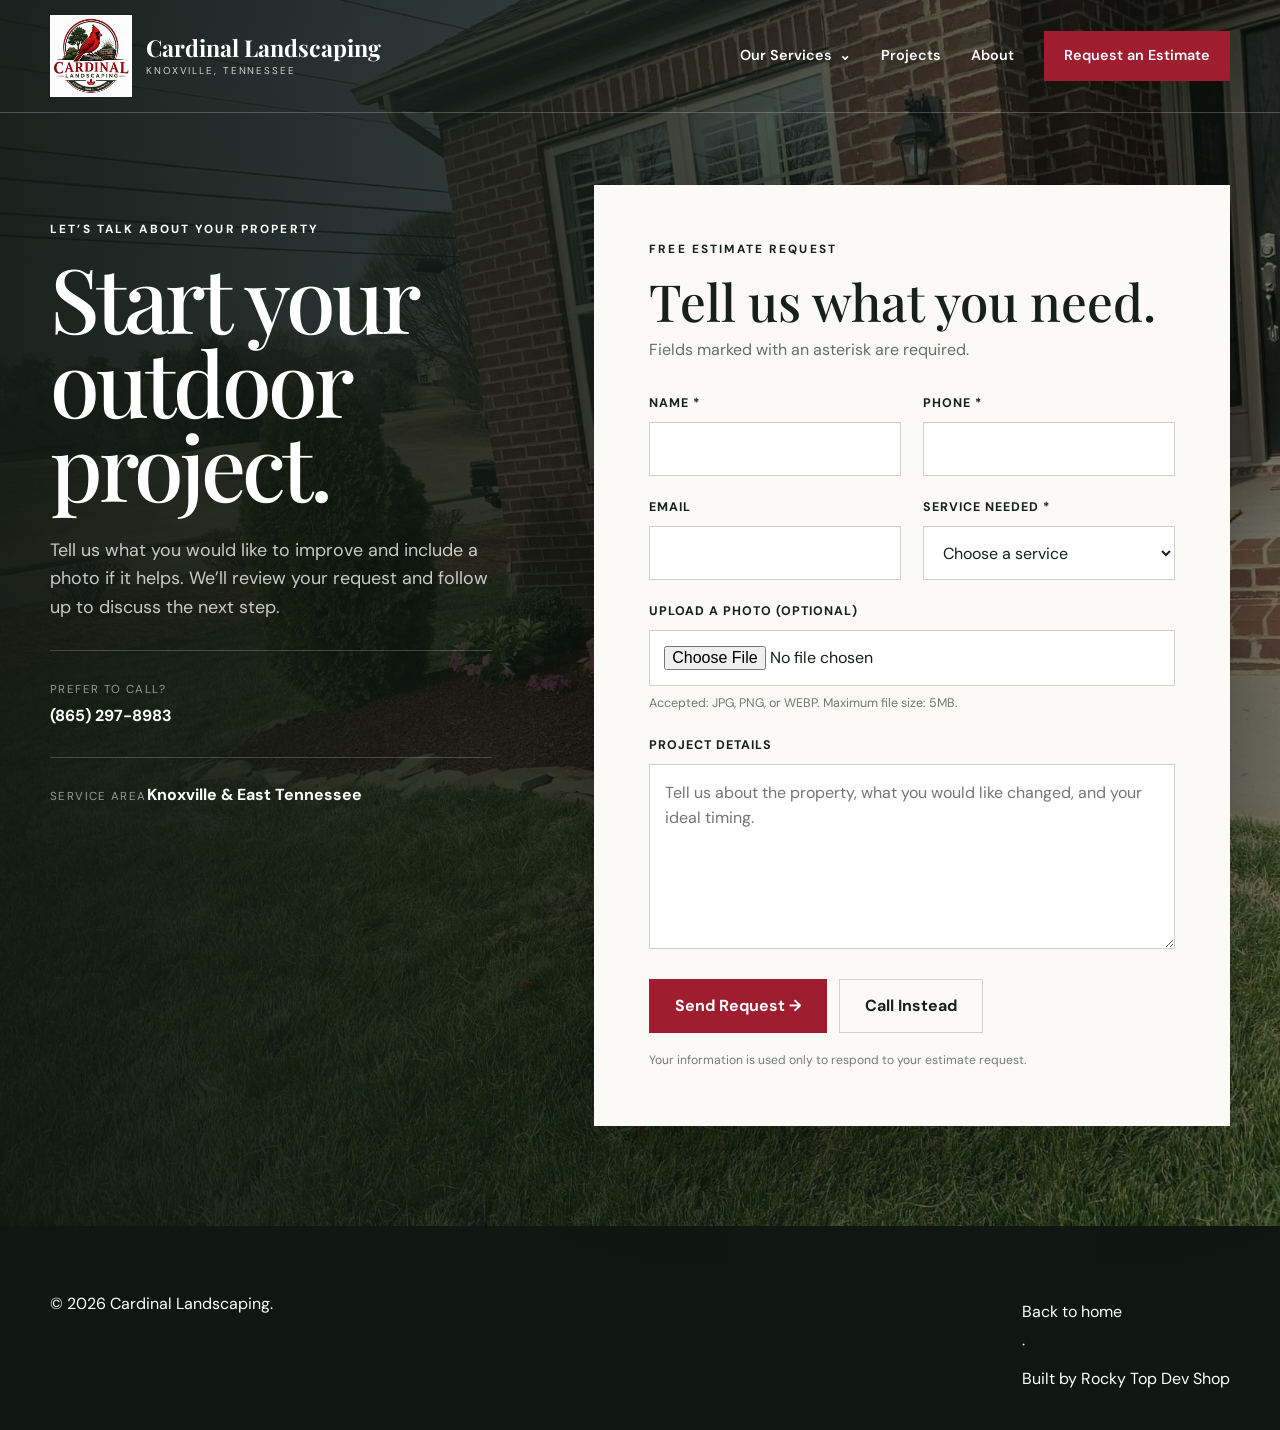
==== contact.html @ 2cd4a2ca "Add event snippet for Contact conversion tracking" ====
<!doctype html>
<html lang="en">
<head>
  <!-- Google tag (gtag.js) -->
<script async src="https://www.googletagmanager.com/gtag/js?id=AW-17336785310"></script>
<script>
  window.dataLayer = window.dataLayer || [];
  function gtag(){dataLayer.push(arguments);}
  gtag('js', new Date());

  gtag('config', 'AW-17336785310');
  <!-- Event snippet for Contact conversion page -->
<script>
  gtag('event', 'conversion', {'send_to': 'AW-17336785310/EsW8CLDHjdUcEJ6z6cpA'});
</script>

</script>
  <meta charset="utf-8">
  <meta name="viewport" content="width=device-width, initial-scale=1">
  <title>Request a Landscaping Estimate | Cardinal Landscaping Knoxville</title>
  <meta name="description" content="Request a free landscaping estimate from Cardinal Landscaping in Knoxville, TN. Tell us about your lawn, hardscaping, landscape renewal, or tree and shrub project.">
  <link rel="canonical" href="https://cardinaltreeserviceknox.com/contact.html">
  <meta property="og:type" content="website">
  <meta property="og:title" content="Request an Estimate | Cardinal Landscaping">
  <meta property="og:description" content="Tell Cardinal Landscaping about your Knoxville outdoor project and request a free estimate.">
  <meta property="og:url" content="https://cardinal-landscaping.pages.dev/contact.html">
  <meta property="og:image" content="https://cardinal-landscaping.pages.dev/images/project%20Images/cardJob1_4.jpg">
  <link rel="preconnect" href="https://fonts.googleapis.com">
  <link rel="preconnect" href="https://fonts.gstatic.com" crossorigin>
  <link href="https://fonts.googleapis.com/css2?family=DM+Sans:wght@400;500;600;700&amp;family=Playfair+Display:wght@500;600&amp;display=swap" rel="stylesheet">
  <link rel="stylesheet" href="contact.css">
  <script type="application/ld+json">
    {
      "@context": "https://schema.org",
      "@type": "ContactPage",
      "name": "Request a Landscaping Estimate",
      "url": "https://cardinal-landscaping.pages.dev/contact.html",
      "mainEntity": {
        "@type": "LandscapingBusiness",
        "name": "Cardinal Landscaping",
        "telephone": "+1-865-297-8983",
        "areaServed": "Knoxville, Tennessee"
      }
    }
  </script>
</head>
<body>
  <header class="site-header">
    <div class="shell nav">
      <a class="brand" href="index.html" aria-label="Cardinal Landscaping home">
        <img src="images/cardinal_logo.png" alt="Cardinal Landscaping logo">
        <span class="brand-name"><strong>Cardinal Landscaping</strong><span>Knoxville, Tennessee</span></span>
      </a>
      <button class="menu-toggle" type="button" aria-label="Open navigation" aria-expanded="false">☰</button>
      <nav class="nav-links" aria-label="Main navigation">
        <div class="service-menu">
          <button class="service-menu-button" type="button" aria-expanded="false">Our Services</button>
          <div class="service-submenu">
            <a href="lawn-and-beds.html">Lawn &amp; Beds</a>
            <a href="hardscaping.html">Hardscaping</a>
            <a href="landscape-renewal.html">Landscape Renewal</a>
            <a href="tree-and-shrub-care.html">Tree &amp; Shrub Care</a>
          </div>
        </div>
        <a href="index.html#projects">Projects</a>
        <a href="index.html#about">About</a>
        <a class="nav-call" href="contact.html" aria-current="page">Request an Estimate</a>
      </nav>
    </div>
  </header>

  <main class="contact-hero">
    <div class="shell contact-grid">
      <section class="contact-intro">
        <p class="eyebrow">Let’s talk about your property</p>
        <h1 class="serif">Start your outdoor project.</h1>
        <p class="lead">Tell us what you would like to improve and include a photo if it helps. We’ll review your request and follow up to discuss the next step.</p>
        <div class="contact-detail">
          <div><span>Prefer to call?</span><a href="tel:+18652978983">(865) 297-8983</a></div>
        </div>
        <div class="contact-detail">
          <div><span>Service area</span><strong>Knoxville &amp; East Tennessee</strong></div>
        </div>
      </section>

      <section class="form-card" aria-labelledby="form-heading">
        <p class="eyebrow">Free estimate request</p>
        <h2 class="serif" id="form-heading">Tell us what you need.</h2>
        <p class="form-note">Fields marked with an asterisk are required.</p>

        <div id="formStatus" class="form-status" role="status" aria-live="polite"></div>

        <!-- Add your Make webhook URL to data-endpoint after the scenario is ready. -->
        <form id="contactForm" data-endpoint="https://cardinallandscapingresend.cloverhillking77.workers.dev/" novalidate>
          <div class="form-grid">
            <div class="field">
              <label for="name">Name *</label>
              <input id="name" name="name" autocomplete="name" required>
            </div>
            <div class="field">
              <label for="phone">Phone *</label>
              <input id="phone" name="phone" type="tel" autocomplete="tel" required>
            </div>
            <div class="field">
              <label for="email">Email</label>
              <input id="email" name="email" type="email" autocomplete="email">
            </div>
            <div class="field">
              <label for="service">Service Needed *</label>
              <select id="service" name="service" required>
                <option value="">Choose a service</option>
                <option>Lawn &amp; Beds</option>
                <option>Hardscaping</option>
                <option>Landscape Renewal</option>
                <option>Tree &amp; Shrub Care</option>
                <option>Other</option>
              </select>
            </div>
            <div class="field full">
              <label for="projectPhoto">Upload a Photo (optional)</label>
              <input id="projectPhoto" type="file" name="photo" accept="image/jpeg,image/png,image/webp">
              <p class="file-help">Accepted: JPG, PNG, or WEBP. Maximum file size: 5MB.</p>
            </div>
            <div class="field full">
              <label for="message">Project Details</label>
              <textarea id="message" name="message" rows="6" placeholder="Tell us about the property, what you would like changed, and your ideal timing."></textarea>
            </div>
            <input type="hidden" name="source" value="Cardinal Landscaping website">
            <input type="hidden" name="page" value="contact">
            <div class="field full form-actions">
              <button id="submitBtn" class="submit-button" type="submit">Send Request →</button>
              <a class="call-button" href="tel:+18652978983">Call Instead</a>
            </div>
          </div>
        </form>
        <p class="privacy-note">Your information is used only to respond to your estimate request.</p>
      </section>
    </div>
  </main>

  <footer>
    <div class="shell footer-line"><span>© <span id="year"></span> Cardinal Landscaping.</span><span><a href="index.html">Back to home</a> · <a class="credit-link" href="https://rockytopdevshop.com/" target="_blank" rel="noopener">Built by Rocky Top Dev Shop</a></span></div>
  </footer>
  <script src="site.js"></script>
  <script src="contact.js"></script>
</body>
</html>
---- contact.css ----
:root {
  --ink: #17201a;
  --forest: #24382b;
  --cream: #f4f0e7;
  --paper: #fbfaf6;
  --red: #9f1d2e;
  --red-dark: #741321;
  --line: rgba(23, 32, 26, .18);
}

* { box-sizing: border-box; }
html { scroll-behavior: smooth; }
body {
  margin: 0;
  color: var(--ink);
  background: var(--cream);
  font-family: "DM Sans", sans-serif;
  line-height: 1.6;
}
a { color: inherit; }
button, input, select, textarea { font: inherit; }
.shell { width: min(1180px, calc(100% - 48px)); margin: 0 auto; }
.serif { font-family: "Playfair Display", serif; font-weight: 500; }
.eyebrow { margin: 0 0 16px; font-size: .74rem; font-weight: 700; letter-spacing: .18em; text-transform: uppercase; }

.site-header { position: absolute; inset: 0 0 auto; z-index: 10; color: #fff; border-bottom: 1px solid rgba(255,255,255,.22); }
.nav { min-height: 112px; display: flex; align-items: center; justify-content: space-between; gap: 28px; }
.brand { display: flex; align-items: center; gap: 14px; text-decoration: none; }
.brand img { width: 82px; height: 82px; object-fit: contain; }
.brand-name { display: grid; line-height: 1.05; }
.brand-name strong { font-family: "Playfair Display", serif; font-size: 1.45rem; }
.brand-name span { margin-top: 6px; font-size: .62rem; letter-spacing: .19em; text-transform: uppercase; opacity: .8; }
.nav-links { display: flex; align-items: center; gap: 30px; }
.nav-links a, .service-menu-button { text-decoration: none; font-size: .9rem; font-weight: 600; }
.nav-links > a:not(.nav-call):hover, .service-menu-button:hover { opacity: .72; }
.nav-call { padding: 13px 20px; background: var(--red); color: #fff; }
.nav-call:hover { background: var(--red-dark); }
.service-menu { position: relative; }
.service-menu-button { padding: 20px 0; border: 0; color: inherit; background: transparent; cursor: pointer; }
.service-menu-button::after { content: "⌄"; margin-left: 7px; }
.service-submenu { position: absolute; top: calc(100% - 8px); left: -22px; width: 270px; padding: 12px; visibility: hidden; opacity: 0; transform: translateY(8px); background: #fff; color: var(--ink); box-shadow: 0 18px 45px rgba(0,0,0,.2); transition: .2s ease; }
.service-submenu a { display: block; padding: 11px 12px; }
.service-submenu a:hover { color: var(--red); background: var(--cream); }
.service-menu:hover .service-submenu, .service-menu:focus-within .service-submenu, .service-menu.open .service-submenu { visibility: visible; opacity: 1; transform: none; }
.menu-toggle { display: none; border: 0; background: transparent; color: #fff; font-size: 1.8rem; cursor: pointer; }

.contact-hero {
  min-height: 100vh;
  padding: 185px 0 100px;
  color: #fff;
  background:
    linear-gradient(90deg, rgba(14,22,16,.94) 0%, rgba(14,22,16,.82) 42%, rgba(14,22,16,.55) 100%),
    url("images/project Images/cardJob1_4.jpg") center / cover;
}
.contact-grid { display: grid; grid-template-columns: .82fr 1.18fr; gap: clamp(55px, 8vw, 110px); align-items: start; }
.contact-intro { position: sticky; top: 60px; padding-top: 35px; }
.contact-intro h1 { margin: 0; font-size: clamp(3.7rem, 7vw, 6.8rem); line-height: .94; letter-spacing: -.045em; }
.contact-intro .lead { max-width: 500px; margin: 28px 0; color: rgba(255,255,255,.76); font-size: 1.12rem; }
.contact-detail { display: flex; gap: 15px; margin-top: 28px; padding-top: 24px; border-top: 1px solid rgba(255,255,255,.2); }
.contact-detail span { color: rgba(255,255,255,.55); font-size: .72rem; letter-spacing: .12em; text-transform: uppercase; }
.contact-detail a { display: block; margin-top: 3px; color: #fff; text-decoration: none; font-weight: 700; }

.form-card { padding: clamp(28px, 5vw, 55px); background: var(--paper); color: var(--ink); box-shadow: 0 35px 90px rgba(0,0,0,.3); }
.form-card h2 { margin: 0 0 8px; font-size: clamp(2rem, 4vw, 3.2rem); line-height: 1.05; }
.form-note { margin: 0 0 32px; color: #647067; }
.form-grid { display: grid; grid-template-columns: 1fr 1fr; gap: 22px; }
.field { display: grid; gap: 8px; }
.field.full { grid-column: 1 / -1; }
label { font-size: .78rem; font-weight: 700; letter-spacing: .08em; text-transform: uppercase; }
input, select, textarea {
  width: 100%;
  border: 1px solid #cfd2cc;
  border-radius: 0;
  background: #fff;
  color: var(--ink);
  outline: 0;
}
input, select { min-height: 54px; padding: 0 15px; }
textarea { min-height: 145px; padding: 15px; resize: vertical; }
input:focus, select:focus, textarea:focus { border-color: var(--red); box-shadow: 0 0 0 3px rgba(159,29,46,.1); }
input[type="file"] { padding: 14px; }
.file-help { margin: 0; color: #717970; font-size: .78rem; }
.form-actions { display: flex; flex-wrap: wrap; gap: 12px; margin-top: 8px; }
.submit-button, .call-button { display: inline-flex; align-items: center; justify-content: center; min-height: 54px; padding: 0 25px; border: 1px solid transparent; text-decoration: none; font-weight: 700; cursor: pointer; }
.submit-button { background: var(--red); color: #fff; }
.submit-button:hover { background: var(--red-dark); }
.submit-button:disabled { opacity: .62; cursor: wait; }
.call-button { border-color: var(--line); color: var(--ink); background: transparent; }
.call-button:hover { border-color: var(--ink); }
.form-status { display: none; margin-bottom: 24px; padding: 16px 18px; font-weight: 600; }
.form-status.success { display: block; border: 1px solid #75aa82; background: #e7f3e8; color: #235b31; }
.form-status.error { display: block; border: 1px solid #c77b82; background: #f9e8e9; color: #7b1723; }
.privacy-note { margin: 18px 0 0; color: #757d76; font-size: .76rem; }

footer { padding: 65px 0 30px; color: #fff; background: #101712; }
.footer-grid { display: grid; grid-template-columns: 1.2fr .8fr .8fr; gap: 60px; padding-bottom: 55px; }
.footer-logo { display: block; width: 100px; margin-bottom: 18px; }
footer h3 { margin: 0 0 18px; font-family: "Playfair Display", serif; font-size: 1.4rem; }
footer p, footer a { color: rgba(255,255,255,.65); }
footer a { display: block; margin: 8px 0; text-decoration: none; }
footer a:hover { color: #fff; }
.footer-socials { display: flex; gap: 12px; margin-top: 22px; }
footer .social-link {
  display: inline-flex;
  align-items: center;
  justify-content: center;
  width: 44px;
  height: 44px;
  margin: 0;
  border: 1px solid rgba(255,255,255,.22);
  border-radius: 50%;
  color: #fff;
  transition: .2s ease;
}
footer .social-link:hover { border-color: #fff; background: rgba(255,255,255,.08); transform: translateY(-2px); }
.social-link svg { width: 21px; height: 21px; }
.copyright { display: flex; justify-content: space-between; gap: 20px; padding-top: 25px; border-top: 1px solid rgba(255,255,255,.16); color: rgba(255,255,255,.45); font-size: .78rem; }
.footer-line { display: flex; justify-content: space-between; gap: 20px; }
.footer-line a { color: #fff; text-decoration: none; }
.footer-line .credit-link { color: inherit; }

@media (max-width: 900px) {
  .nav { min-height: 90px; }
  .brand img { width: 62px; height: 62px; }
  .nav-links { display: none; position: absolute; top: 90px; left: 0; right: 0; padding: 24px; background: var(--ink); flex-direction: column; align-items: stretch; gap: 8px; }
  .nav-links.open { display: flex; }
  .menu-toggle { display: block; }
  .service-menu-button { width: 100%; padding: 10px 0; text-align: left; }
  .service-submenu { position: static; display: none; width: 100%; visibility: visible; opacity: 1; transform: none; box-shadow: none; margin-top: 4px; }
  .service-menu.open .service-submenu { display: block; }
  .contact-grid { grid-template-columns: 1fr; }
  .contact-intro { position: static; padding-top: 0; }
}

@media (max-width: 640px) {
  .shell { width: min(100% - 30px, 1180px); }
  .brand-name span { display: none; }
  .brand-name strong { font-size: 1.12rem; }
  .contact-hero { padding: 145px 0 70px; }
  .form-grid { grid-template-columns: 1fr; }
  .field.full { grid-column: auto; }
  .submit-button, .call-button { width: 100%; }
  .footer-grid { grid-template-columns: 1fr; gap: 35px; }
  .copyright { flex-direction: column; }
}
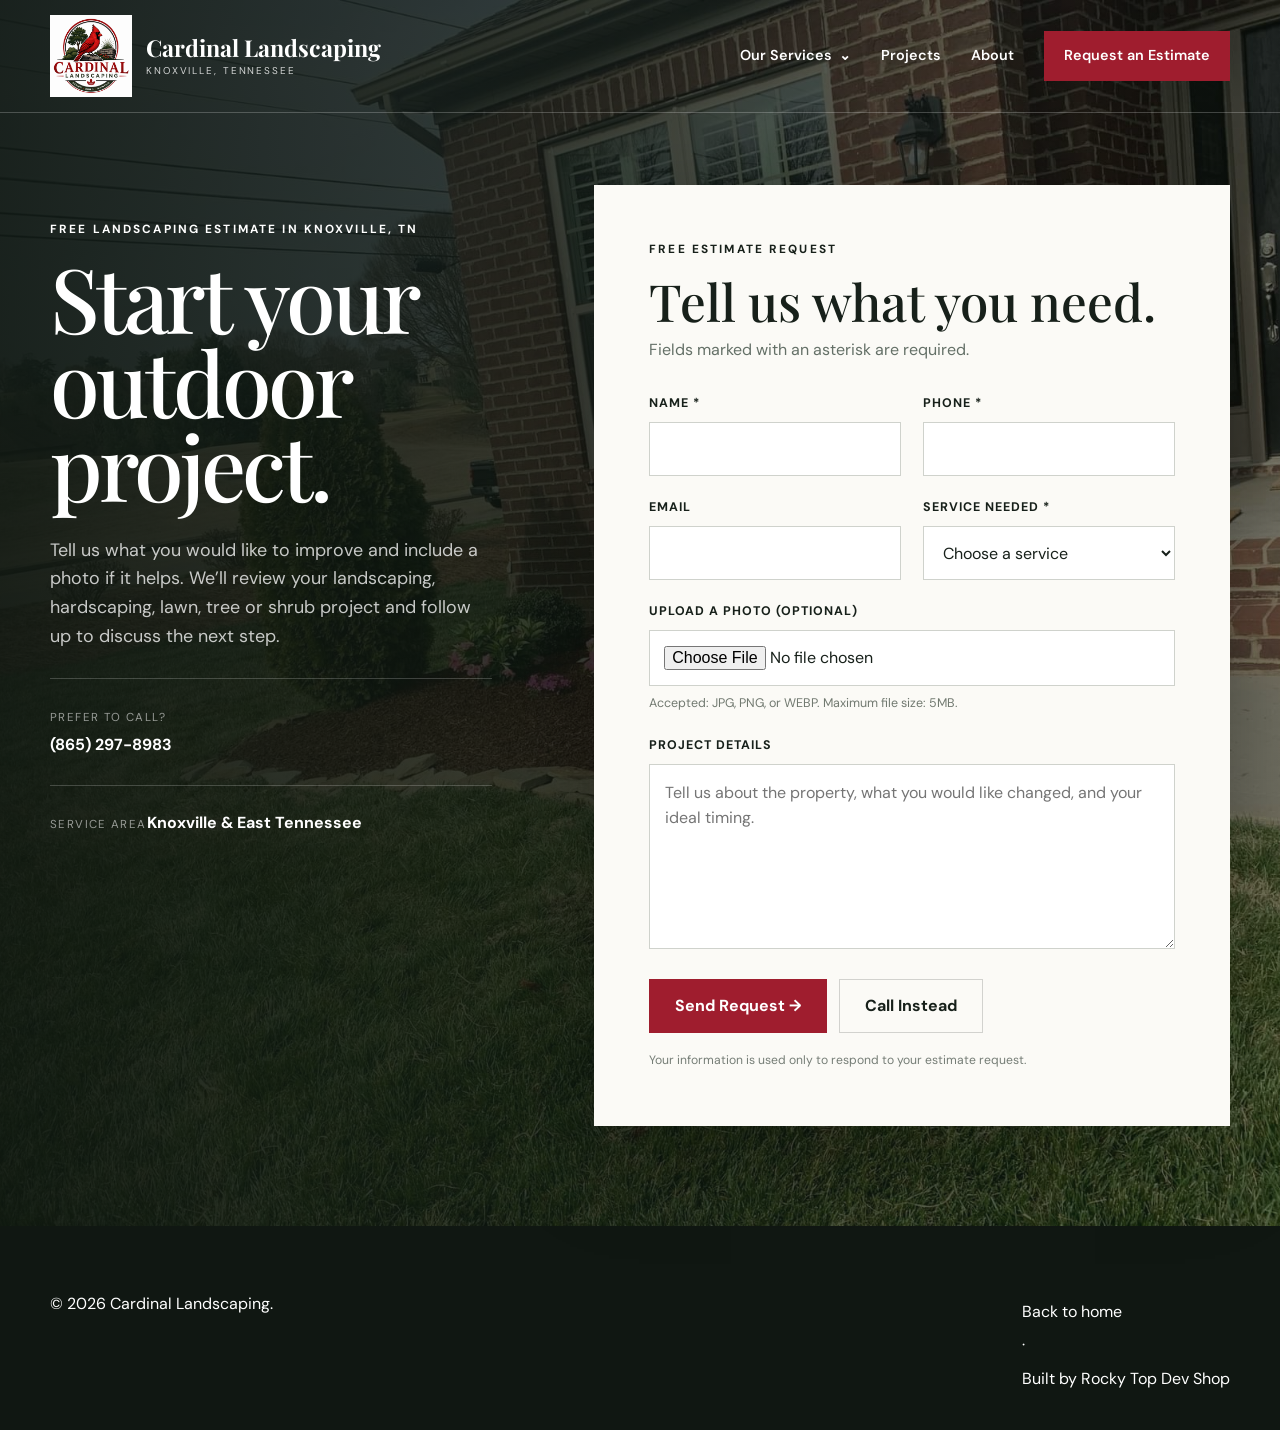
==== commit c4e54668: "Fix contact page canonical metadata and local schema" ====
--- a/contact.html
+++ b/contact.html
@@ -1,147 +1 @@
-<!doctype html>
-<html lang="en">
-<head>
-  <!-- Google tag (gtag.js) -->
-<script async src="https://www.googletagmanager.com/gtag/js?id=AW-17336785310"></script>
-<script>
-  window.dataLayer = window.dataLayer || [];
-  function gtag(){dataLayer.push(arguments);}
-  gtag('js', new Date());
-
-  gtag('config', 'AW-17336785310');
-  <!-- Event snippet for Contact conversion page -->
-<script>
-  gtag('event', 'conversion', {'send_to': 'AW-17336785310/EsW8CLDHjdUcEJ6z6cpA'});
-</script>
-
-</script>
-  <meta charset="utf-8">
-  <meta name="viewport" content="width=device-width, initial-scale=1">
-  <title>Request a Landscaping Estimate | Cardinal Landscaping Knoxville</title>
-  <meta name="description" content="Request a free landscaping estimate from Cardinal Landscaping in Knoxville, TN. Tell us about your lawn, hardscaping, landscape renewal, or tree and shrub project.">
-  <link rel="canonical" href="https://cardinaltreeserviceknox.com/contact.html">
-  <meta property="og:type" content="website">
-  <meta property="og:title" content="Request an Estimate | Cardinal Landscaping">
-  <meta property="og:description" content="Tell Cardinal Landscaping about your Knoxville outdoor project and request a free estimate.">
-  <meta property="og:url" content="https://cardinal-landscaping.pages.dev/contact.html">
-  <meta property="og:image" content="https://cardinal-landscaping.pages.dev/images/project%20Images/cardJob1_4.jpg">
-  <link rel="preconnect" href="https://fonts.googleapis.com">
-  <link rel="preconnect" href="https://fonts.gstatic.com" crossorigin>
-  <link href="https://fonts.googleapis.com/css2?family=DM+Sans:wght@400;500;600;700&amp;family=Playfair+Display:wght@500;600&amp;display=swap" rel="stylesheet">
-  <link rel="stylesheet" href="contact.css">
-  <script type="application/ld+json">
-    {
-      "@context": "https://schema.org",
-      "@type": "ContactPage",
-      "name": "Request a Landscaping Estimate",
-      "url": "https://cardinal-landscaping.pages.dev/contact.html",
-      "mainEntity": {
-        "@type": "LandscapingBusiness",
-        "name": "Cardinal Landscaping",
-        "telephone": "+1-865-297-8983",
-        "areaServed": "Knoxville, Tennessee"
-      }
-    }
-  </script>
-</head>
-<body>
-  <header class="site-header">
-    <div class="shell nav">
-      <a class="brand" href="index.html" aria-label="Cardinal Landscaping home">
-        <img src="images/cardinal_logo.png" alt="Cardinal Landscaping logo">
-        <span class="brand-name"><strong>Cardinal Landscaping</strong><span>Knoxville, Tennessee</span></span>
-      </a>
-      <button class="menu-toggle" type="button" aria-label="Open navigation" aria-expanded="false">☰</button>
-      <nav class="nav-links" aria-label="Main navigation">
-        <div class="service-menu">
-          <button class="service-menu-button" type="button" aria-expanded="false">Our Services</button>
-          <div class="service-submenu">
-            <a href="lawn-and-beds.html">Lawn &amp; Beds</a>
-            <a href="hardscaping.html">Hardscaping</a>
-            <a href="landscape-renewal.html">Landscape Renewal</a>
-            <a href="tree-and-shrub-care.html">Tree &amp; Shrub Care</a>
-          </div>
-        </div>
-        <a href="index.html#projects">Projects</a>
-        <a href="index.html#about">About</a>
-        <a class="nav-call" href="contact.html" aria-current="page">Request an Estimate</a>
-      </nav>
-    </div>
-  </header>
-
-  <main class="contact-hero">
-    <div class="shell contact-grid">
-      <section class="contact-intro">
-        <p class="eyebrow">Let’s talk about your property</p>
-        <h1 class="serif">Start your outdoor project.</h1>
-        <p class="lead">Tell us what you would like to improve and include a photo if it helps. We’ll review your request and follow up to discuss the next step.</p>
-        <div class="contact-detail">
-          <div><span>Prefer to call?</span><a href="tel:+18652978983">(865) 297-8983</a></div>
-        </div>
-        <div class="contact-detail">
-          <div><span>Service area</span><strong>Knoxville &amp; East Tennessee</strong></div>
-        </div>
-      </section>
-
-      <section class="form-card" aria-labelledby="form-heading">
-        <p class="eyebrow">Free estimate request</p>
-        <h2 class="serif" id="form-heading">Tell us what you need.</h2>
-        <p class="form-note">Fields marked with an asterisk are required.</p>
-
-        <div id="formStatus" class="form-status" role="status" aria-live="polite"></div>
-
-        <!-- Add your Make webhook URL to data-endpoint after the scenario is ready. -->
-        <form id="contactForm" data-endpoint="https://cardinallandscapingresend.cloverhillking77.workers.dev/" novalidate>
-          <div class="form-grid">
-            <div class="field">
-              <label for="name">Name *</label>
-              <input id="name" name="name" autocomplete="name" required>
-            </div>
-            <div class="field">
-              <label for="phone">Phone *</label>
-              <input id="phone" name="phone" type="tel" autocomplete="tel" required>
-            </div>
-            <div class="field">
-              <label for="email">Email</label>
-              <input id="email" name="email" type="email" autocomplete="email">
-            </div>
-            <div class="field">
-              <label for="service">Service Needed *</label>
-              <select id="service" name="service" required>
-                <option value="">Choose a service</option>
-                <option>Lawn &amp; Beds</option>
-                <option>Hardscaping</option>
-                <option>Landscape Renewal</option>
-                <option>Tree &amp; Shrub Care</option>
-                <option>Other</option>
-              </select>
-            </div>
-            <div class="field full">
-              <label for="projectPhoto">Upload a Photo (optional)</label>
-              <input id="projectPhoto" type="file" name="photo" accept="image/jpeg,image/png,image/webp">
-              <p class="file-help">Accepted: JPG, PNG, or WEBP. Maximum file size: 5MB.</p>
-            </div>
-            <div class="field full">
-              <label for="message">Project Details</label>
-              <textarea id="message" name="message" rows="6" placeholder="Tell us about the property, what you would like changed, and your ideal timing."></textarea>
-            </div>
-            <input type="hidden" name="source" value="Cardinal Landscaping website">
-            <input type="hidden" name="page" value="contact">
-            <div class="field full form-actions">
-              <button id="submitBtn" class="submit-button" type="submit">Send Request →</button>
-              <a class="call-button" href="tel:+18652978983">Call Instead</a>
-            </div>
-          </div>
-        </form>
-        <p class="privacy-note">Your information is used only to respond to your estimate request.</p>
-      </section>
-    </div>
-  </main>
-
-  <footer>
-    <div class="shell footer-line"><span>© <span id="year"></span> Cardinal Landscaping.</span><span><a href="index.html">Back to home</a> · <a class="credit-link" href="https://rockytopdevshop.com/" target="_blank" rel="noopener">Built by Rocky Top Dev Shop</a></span></div>
-  </footer>
-  <script src="site.js"></script>
-  <script src="contact.js"></script>
-</body>
-</html>
+<!doctype html><html lang="en"><head><script async src="https://www.googletagmanager.com/gtag/js?id=AW-17336785310"></script><script>window.dataLayer=window.dataLayer||[];function gtag(){dataLayer.push(arguments)}gtag('js',new Date());gtag('config','AW-17336785310');</script><meta charset="utf-8"><meta name="viewport" content="width=device-width, initial-scale=1"><title>Free Landscaping Estimate Knoxville TN | Cardinal Landscaping</title><meta name="description" content="Request a free landscaping estimate in Knoxville, TN from Cardinal Landscaping for landscape beds, hardscaping, yard cleanup, tree or shrub care."><link rel="canonical" href="https://cardinaltreeserviceknox.com/contact.html"><meta name="robots" content="index,follow"><meta property="og:type" content="website"><meta property="og:site_name" content="Cardinal Landscaping"><meta property="og:title" content="Request a Free Landscaping Estimate | Knoxville, TN"><meta property="og:description" content="Tell Cardinal Landscaping about your Knoxville outdoor project and request a free estimate."><meta property="og:url" content="https://cardinaltreeserviceknox.com/contact.html"><meta property="og:image" content="https://cardinaltreeserviceknox.com/images/project%20Images/cardJob1_4.jpg"><link rel="preconnect" href="https://fonts.googleapis.com"><link rel="preconnect" href="https://fonts.gstatic.com" crossorigin><link href="https://fonts.googleapis.com/css2?family=DM+Sans:wght@400;500;600;700&amp;family=Playfair+Display:wght@500;600&amp;display=swap" rel="stylesheet"><link rel="stylesheet" href="contact.css"><script type="application/ld+json">{"@context":"https://schema.org","@type":"ContactPage","name":"Request a Free Landscaping Estimate in Knoxville, TN","url":"https://cardinaltreeserviceknox.com/contact.html","mainEntity":{"@id":"https://cardinaltreeserviceknox.com/#business"}}</script></head><body><header class="site-header"><div class="shell nav"><a class="brand" href="index.html" aria-label="Cardinal Landscaping home"><img src="images/cardinal_logo.png" alt="Cardinal Landscaping logo"><span class="brand-name"><strong>Cardinal Landscaping</strong><span>Knoxville, Tennessee</span></span></a><button class="menu-toggle" type="button" aria-label="Open navigation" aria-expanded="false">☰</button><nav class="nav-links" aria-label="Main navigation"><div class="service-menu"><button class="service-menu-button" type="button" aria-expanded="false">Our Services</button><div class="service-submenu"><a href="lawn-and-beds.html">Lawn &amp; Beds</a><a href="hardscaping.html">Hardscaping</a><a href="landscape-renewal.html">Landscape Renewal</a><a href="tree-and-shrub-care.html">Tree &amp; Shrub Care</a></div></div><a href="index.html#projects">Projects</a><a href="index.html#about">About</a><a class="nav-call" href="contact.html" aria-current="page">Request an Estimate</a></nav></div></header><main class="contact-hero"><div class="shell contact-grid"><section class="contact-intro"><p class="eyebrow">Free landscaping estimate in Knoxville, TN</p><h1 class="serif">Start your outdoor project.</h1><p class="lead">Tell us what you would like to improve and include a photo if it helps. We’ll review your landscaping, hardscaping, lawn, tree or shrub project and follow up to discuss the next step.</p><div class="contact-detail"><div><span>Prefer to call?</span><a href="tel:+18652978983">(865) 297-8983</a></div></div><div class="contact-detail"><div><span>Service area</span><strong>Knoxville &amp; East Tennessee</strong></div></div></section><section class="form-card" aria-labelledby="form-heading"><p class="eyebrow">Free estimate request</p><h2 class="serif" id="form-heading">Tell us what you need.</h2><p class="form-note">Fields marked with an asterisk are required.</p><div id="formStatus" class="form-status" role="status" aria-live="polite"></div><form id="contactForm" data-endpoint="https://cardinallandscapingresend.cloverhillking77.workers.dev/" novalidate><div class="form-grid"><div class="field"><label for="name">Name *</label><input id="name" name="name" autocomplete="name" required></div><div class="field"><label for="phone">Phone *</label><input id="phone" name="phone" type="tel" autocomplete="tel" required></div><div class="field"><label for="email">Email</label><input id="email" name="email" type="email" autocomplete="email"></div><div class="field"><label for="service">Service Needed *</label><select id="service" name="service" required><option value="">Choose a service</option><option>Lawn &amp; Beds</option><option>Hardscaping</option><option>Landscape Renewal</option><option>Tree &amp; Shrub Care</option><option>Other</option></select></div><div class="field full"><label for="projectPhoto">Upload a Photo (optional)</label><input id="projectPhoto" type="file" name="photo" accept="image/jpeg,image/png,image/webp"><p class="file-help">Accepted: JPG, PNG, or WEBP. Maximum file size: 5MB.</p></div><div class="field full"><label for="message">Project Details</label><textarea id="message" name="message" rows="6" placeholder="Tell us about the property, what you would like changed, and your ideal timing."></textarea></div><input type="hidden" name="source" value="Cardinal Landscaping website"><input type="hidden" name="page" value="contact"><div class="field full form-actions"><button id="submitBtn" class="submit-button" type="submit">Send Request →</button><a class="call-button" href="tel:+18652978983">Call Instead</a></div></div></form><p class="privacy-note">Your information is used only to respond to your estimate request.</p></section></div></main><footer><div class="shell footer-line"><span>© <span id="year"></span> Cardinal Landscaping.</span><span><a href="index.html">Back to home</a> · <a class="credit-link" href="https://rockytopdevshop.com/" target="_blank" rel="noopener">Built by Rocky Top Dev Shop</a></span></div></footer><script src="site.js"></script><script src="contact.js"></script></body></html>
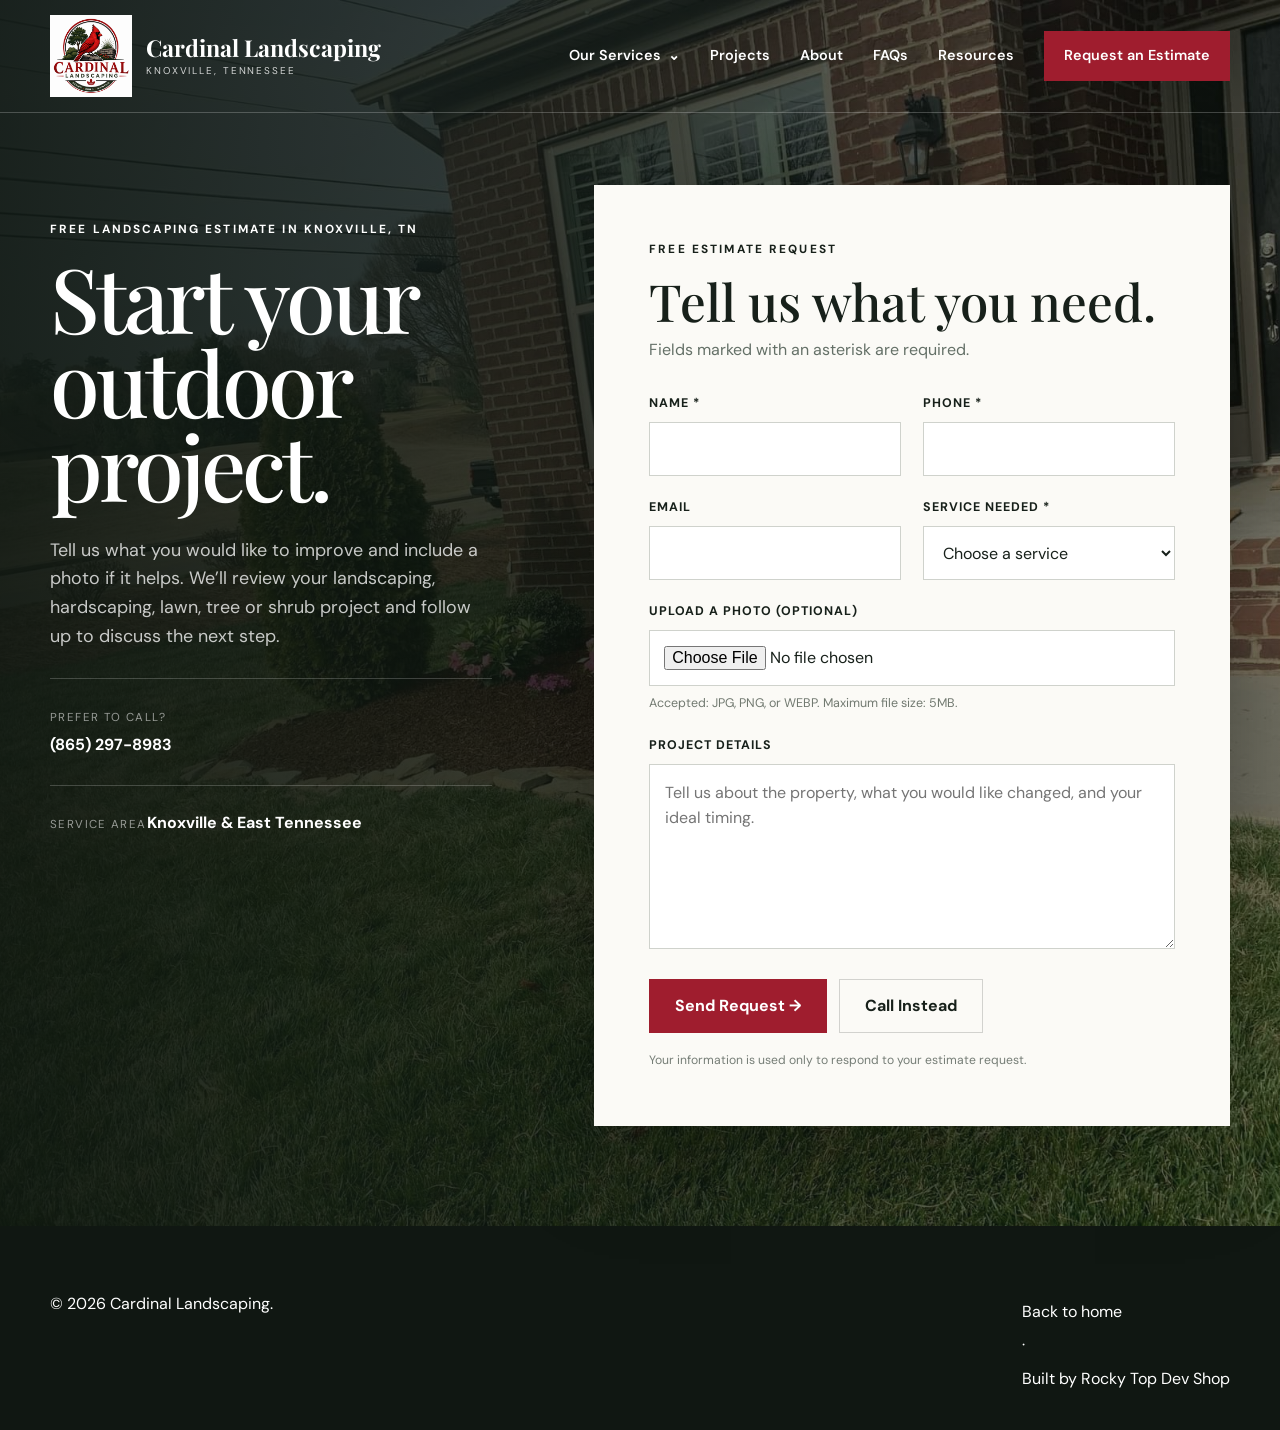
==== commit c47740d4: "Install current Google tag on contact page" ====
--- a/contact.html
+++ b/contact.html
@@ -1 +1 @@
-<!doctype html><html lang="en"><head><script async src="https://www.googletagmanager.com/gtag/js?id=AW-17336785310"></script><script>window.dataLayer=window.dataLayer||[];function gtag(){dataLayer.push(arguments)}gtag('js',new Date());gtag('config','AW-17336785310');</script><meta charset="utf-8"><meta name="viewport" content="width=device-width, initial-scale=1"><title>Free Landscaping Estimate Knoxville TN | Cardinal Landscaping</title><meta name="description" content="Request a free landscaping estimate in Knoxville, TN from Cardinal Landscaping for landscape beds, hardscaping, yard cleanup, tree or shrub care."><link rel="canonical" href="https://cardinaltreeserviceknox.com/contact.html"><meta name="robots" content="index,follow"><meta property="og:type" content="website"><meta property="og:site_name" content="Cardinal Landscaping"><meta property="og:title" content="Request a Free Landscaping Estimate | Knoxville, TN"><meta property="og:description" content="Tell Cardinal Landscaping about your Knoxville outdoor project and request a free estimate."><meta property="og:url" content="https://cardinaltreeserviceknox.com/contact.html"><meta property="og:image" content="https://cardinaltreeserviceknox.com/images/project%20Images/cardJob1_4.jpg"><link rel="preconnect" href="https://fonts.googleapis.com"><link rel="preconnect" href="https://fonts.gstatic.com" crossorigin><link href="https://fonts.googleapis.com/css2?family=DM+Sans:wght@400;500;600;700&amp;family=Playfair+Display:wght@500;600&amp;display=swap" rel="stylesheet"><link rel="stylesheet" href="contact.css"><script type="application/ld+json">{"@context":"https://schema.org","@type":"ContactPage","name":"Request a Free Landscaping Estimate in Knoxville, TN","url":"https://cardinaltreeserviceknox.com/contact.html","mainEntity":{"@id":"https://cardinaltreeserviceknox.com/#business"}}</script></head><body><header class="site-header"><div class="shell nav"><a class="brand" href="index.html" aria-label="Cardinal Landscaping home"><img src="images/cardinal_logo.png" alt="Cardinal Landscaping logo"><span class="brand-name"><strong>Cardinal Landscaping</strong><span>Knoxville, Tennessee</span></span></a><button class="menu-toggle" type="button" aria-label="Open navigation" aria-expanded="false">☰</button><nav class="nav-links" aria-label="Main navigation"><div class="service-menu"><button class="service-menu-button" type="button" aria-expanded="false">Our Services</button><div class="service-submenu"><a href="lawn-and-beds.html">Lawn &amp; Beds</a><a href="hardscaping.html">Hardscaping</a><a href="landscape-renewal.html">Landscape Renewal</a><a href="tree-and-shrub-care.html">Tree &amp; Shrub Care</a></div></div><a href="index.html#projects">Projects</a><a href="index.html#about">About</a><a class="nav-call" href="contact.html" aria-current="page">Request an Estimate</a></nav></div></header><main class="contact-hero"><div class="shell contact-grid"><section class="contact-intro"><p class="eyebrow">Free landscaping estimate in Knoxville, TN</p><h1 class="serif">Start your outdoor project.</h1><p class="lead">Tell us what you would like to improve and include a photo if it helps. We’ll review your landscaping, hardscaping, lawn, tree or shrub project and follow up to discuss the next step.</p><div class="contact-detail"><div><span>Prefer to call?</span><a href="tel:+18652978983">(865) 297-8983</a></div></div><div class="contact-detail"><div><span>Service area</span><strong>Knoxville &amp; East Tennessee</strong></div></div></section><section class="form-card" aria-labelledby="form-heading"><p class="eyebrow">Free estimate request</p><h2 class="serif" id="form-heading">Tell us what you need.</h2><p class="form-note">Fields marked with an asterisk are required.</p><div id="formStatus" class="form-status" role="status" aria-live="polite"></div><form id="contactForm" data-endpoint="https://cardinallandscapingresend.cloverhillking77.workers.dev/" novalidate><div class="form-grid"><div class="field"><label for="name">Name *</label><input id="name" name="name" autocomplete="name" required></div><div class="field"><label for="phone">Phone *</label><input id="phone" name="phone" type="tel" autocomplete="tel" required></div><div class="field"><label for="email">Email</label><input id="email" name="email" type="email" autocomplete="email"></div><div class="field"><label for="service">Service Needed *</label><select id="service" name="service" required><option value="">Choose a service</option><option>Lawn &amp; Beds</option><option>Hardscaping</option><option>Landscape Renewal</option><option>Tree &amp; Shrub Care</option><option>Other</option></select></div><div class="field full"><label for="projectPhoto">Upload a Photo (optional)</label><input id="projectPhoto" type="file" name="photo" accept="image/jpeg,image/png,image/webp"><p class="file-help">Accepted: JPG, PNG, or WEBP. Maximum file size: 5MB.</p></div><div class="field full"><label for="message">Project Details</label><textarea id="message" name="message" rows="6" placeholder="Tell us about the property, what you would like changed, and your ideal timing."></textarea></div><input type="hidden" name="source" value="Cardinal Landscaping website"><input type="hidden" name="page" value="contact"><div class="field full form-actions"><button id="submitBtn" class="submit-button" type="submit">Send Request →</button><a class="call-button" href="tel:+18652978983">Call Instead</a></div></div></form><p class="privacy-note">Your information is used only to respond to your estimate request.</p></section></div></main><footer><div class="shell footer-line"><span>© <span id="year"></span> Cardinal Landscaping.</span><span><a href="index.html">Back to home</a> · <a class="credit-link" href="https://rockytopdevshop.com/" target="_blank" rel="noopener">Built by Rocky Top Dev Shop</a></span></div></footer><script src="site.js"></script><script src="contact.js"></script></body></html>+<!doctype html><html lang="en"><head><!-- Google tag (gtag.js) --><script async src="https://www.googletagmanager.com/gtag/js?id=AW-18376798236"></script><script>window.dataLayer=window.dataLayer||[];function gtag(){dataLayer.push(arguments);}gtag('js',new Date());gtag('config','AW-18376798236');</script><meta charset="utf-8"><meta name="viewport" content="width=device-width, initial-scale=1"><title>Free Landscaping Estimate Knoxville TN | Cardinal Landscaping</title><meta name="description" content="Request a free landscaping estimate in Knoxville, TN from Cardinal Landscaping for landscape beds, hardscaping, yard cleanup, tree or shrub care."><link rel="canonical" href="https://cardinaltreeserviceknox.com/contact.html"><meta name="robots" content="index,follow"><meta property="og:type" content="website"><meta property="og:site_name" content="Cardinal Landscaping"><meta property="og:title" content="Request a Free Landscaping Estimate | Knoxville, TN"><meta property="og:description" content="Tell Cardinal Landscaping about your Knoxville outdoor project and request a free estimate."><meta property="og:url" content="https://cardinaltreeserviceknox.com/contact.html"><meta property="og:image" content="https://cardinaltreeserviceknox.com/images/project%20Images/cardJob1_4.jpg"><link rel="preconnect" href="https://fonts.googleapis.com"><link rel="preconnect" href="https://fonts.gstatic.com" crossorigin><link href="https://fonts.googleapis.com/css2?family=DM+Sans:wght@400;500;600;700&amp;family=Playfair+Display:wght@500;600&amp;display=swap" rel="stylesheet"><link rel="stylesheet" href="contact.css"><script type="application/ld+json">{"@context":"https://schema.org","@type":"ContactPage","name":"Request a Free Landscaping Estimate in Knoxville, TN","url":"https://cardinaltreeserviceknox.com/contact.html","mainEntity":{"@id":"https://cardinaltreeserviceknox.com/#business"}}</script></head><body><header class="site-header"><div class="shell nav"><a class="brand" href="index.html" aria-label="Cardinal Landscaping home"><img src="images/cardinal_logo.png" alt="Cardinal Landscaping logo"><span class="brand-name"><strong>Cardinal Landscaping</strong><span>Knoxville, Tennessee</span></span></a><button class="menu-toggle" type="button" aria-label="Open navigation" aria-expanded="false">☰</button><nav class="nav-links" aria-label="Main navigation"><div class="service-menu"><button class="service-menu-button" type="button" aria-expanded="false">Our Services</button><div class="service-submenu"><a href="lawn-and-beds.html">Lawn &amp; Beds</a><a href="hardscaping.html">Hardscaping</a><a href="landscape-renewal.html">Landscape Renewal</a><a href="tree-and-shrub-care.html">Tree &amp; Shrub Care</a></div></div><a href="index.html#projects">Projects</a><a href="index.html#about">About</a><a class="nav-call" href="contact.html" aria-current="page">Request an Estimate</a></nav></div></header><main class="contact-hero"><div class="shell contact-grid"><section class="contact-intro"><p class="eyebrow">Free landscaping estimate in Knoxville, TN</p><h1 class="serif">Start your outdoor project.</h1><p class="lead">Tell us what you would like to improve and include a photo if it helps. We’ll review your landscaping, hardscaping, lawn, tree or shrub project and follow up to discuss the next step.</p><div class="contact-detail"><div><span>Prefer to call?</span><a href="tel:+18652978983">(865) 297-8983</a></div></div><div class="contact-detail"><div><span>Service area</span><strong>Knoxville &amp; East Tennessee</strong></div></div></section><section class="form-card" aria-labelledby="form-heading"><p class="eyebrow">Free estimate request</p><h2 class="serif" id="form-heading">Tell us what you need.</h2><p class="form-note">Fields marked with an asterisk are required.</p><div id="formStatus" class="form-status" role="status" aria-live="polite"></div><form id="contactForm" novalidate><div class="form-grid"><div class="field"><label for="name">Name *</label><input id="name" name="name" autocomplete="name" required></div><div class="field"><label for="phone">Phone *</label><input id="phone" name="phone" type="tel" autocomplete="tel" required></div><div class="field"><label for="email">Email</label><input id="email" name="email" type="email" autocomplete="email"></div><div class="field"><label for="service">Service Needed *</label><select id="service" name="service" required><option value="">Choose a service</option><option>Lawn &amp; Beds</option><option>Hardscaping</option><option>Landscape Renewal</option><option>Tree &amp; Shrub Care</option><option>Other</option></select></div><div class="field full"><label for="projectPhoto">Upload a Photo (optional)</label><input id="projectPhoto" type="file" name="attachment" accept="image/jpeg,image/png,image/webp"><p class="file-help">Accepted: JPG, PNG, or WEBP. Maximum file size: 5MB.</p></div><div class="field full"><label for="message">Project Details</label><textarea id="message" name="message" rows="6" placeholder="Tell us about the property, what you would like changed, and your ideal timing."></textarea></div><input type="hidden" name="source" value="Cardinal Landscaping website"><input type="hidden" name="page" value="contact"><div class="field full form-actions"><button id="submitBtn" class="submit-button" type="submit">Send Request →</button><a class="call-button" href="tel:+18652978983">Call Instead</a></div></div></form><p class="privacy-note">Your information is used only to respond to your estimate request.</p></section></div></main><footer><div class="shell footer-line"><span>© <span id="year"></span> Cardinal Landscaping.</span><span><a href="index.html">Back to home</a> · <a class="credit-link" href="https://rockytopdevshop.com/" target="_blank" rel="noopener">Built by Rocky Top Dev Shop</a></span></div></footer><script src="site.js"></script><script src="contact.js?v=20260808-1"></script></body></html>
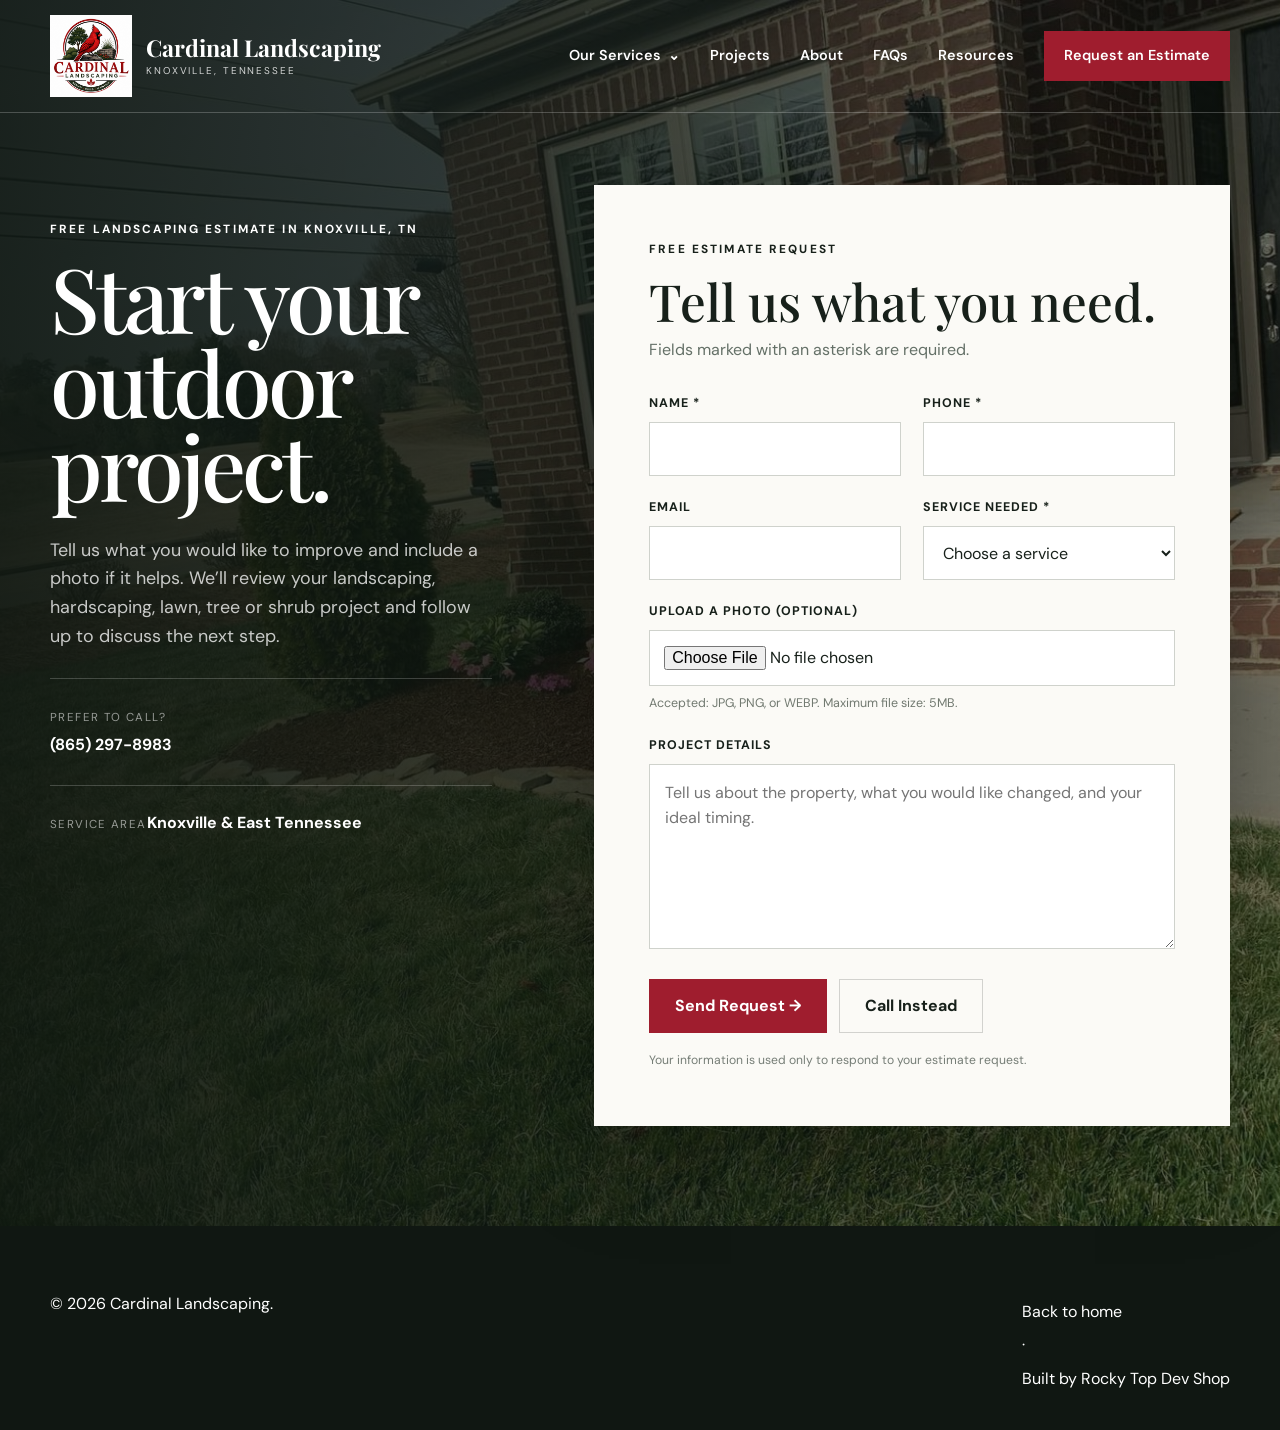
==== commit a3c03d22: "SEO audit fixes and image optimization - Fix mismatched og:image and JSON-LD domain (pages.dev -> ca" ====
--- a/contact.html
+++ b/contact.html
@@ -1 +1 @@
-<!doctype html><html lang="en"><head><!-- Google tag (gtag.js) --><script async src="https://www.googletagmanager.com/gtag/js?id=AW-18376798236"></script><script>window.dataLayer=window.dataLayer||[];function gtag(){dataLayer.push(arguments);}gtag('js',new Date());gtag('config','AW-18376798236');</script><meta charset="utf-8"><meta name="viewport" content="width=device-width, initial-scale=1"><title>Free Landscaping Estimate Knoxville TN | Cardinal Landscaping</title><meta name="description" content="Request a free landscaping estimate in Knoxville, TN from Cardinal Landscaping for landscape beds, hardscaping, yard cleanup, tree or shrub care."><link rel="canonical" href="https://cardinaltreeserviceknox.com/contact.html"><meta name="robots" content="index,follow"><meta property="og:type" content="website"><meta property="og:site_name" content="Cardinal Landscaping"><meta property="og:title" content="Request a Free Landscaping Estimate | Knoxville, TN"><meta property="og:description" content="Tell Cardinal Landscaping about your Knoxville outdoor project and request a free estimate."><meta property="og:url" content="https://cardinaltreeserviceknox.com/contact.html"><meta property="og:image" content="https://cardinaltreeserviceknox.com/images/project%20Images/cardJob1_4.jpg"><link rel="preconnect" href="https://fonts.googleapis.com"><link rel="preconnect" href="https://fonts.gstatic.com" crossorigin><link href="https://fonts.googleapis.com/css2?family=DM+Sans:wght@400;500;600;700&amp;family=Playfair+Display:wght@500;600&amp;display=swap" rel="stylesheet"><link rel="stylesheet" href="contact.css"><script type="application/ld+json">{"@context":"https://schema.org","@type":"ContactPage","name":"Request a Free Landscaping Estimate in Knoxville, TN","url":"https://cardinaltreeserviceknox.com/contact.html","mainEntity":{"@id":"https://cardinaltreeserviceknox.com/#business"}}</script></head><body><header class="site-header"><div class="shell nav"><a class="brand" href="index.html" aria-label="Cardinal Landscaping home"><img src="images/cardinal_logo.png" alt="Cardinal Landscaping logo"><span class="brand-name"><strong>Cardinal Landscaping</strong><span>Knoxville, Tennessee</span></span></a><button class="menu-toggle" type="button" aria-label="Open navigation" aria-expanded="false">☰</button><nav class="nav-links" aria-label="Main navigation"><div class="service-menu"><button class="service-menu-button" type="button" aria-expanded="false">Our Services</button><div class="service-submenu"><a href="lawn-and-beds.html">Lawn &amp; Beds</a><a href="hardscaping.html">Hardscaping</a><a href="landscape-renewal.html">Landscape Renewal</a><a href="tree-and-shrub-care.html">Tree &amp; Shrub Care</a></div></div><a href="index.html#projects">Projects</a><a href="index.html#about">About</a><a class="nav-call" href="contact.html" aria-current="page">Request an Estimate</a></nav></div></header><main class="contact-hero"><div class="shell contact-grid"><section class="contact-intro"><p class="eyebrow">Free landscaping estimate in Knoxville, TN</p><h1 class="serif">Start your outdoor project.</h1><p class="lead">Tell us what you would like to improve and include a photo if it helps. We’ll review your landscaping, hardscaping, lawn, tree or shrub project and follow up to discuss the next step.</p><div class="contact-detail"><div><span>Prefer to call?</span><a href="tel:+18652978983">(865) 297-8983</a></div></div><div class="contact-detail"><div><span>Service area</span><strong>Knoxville &amp; East Tennessee</strong></div></div></section><section class="form-card" aria-labelledby="form-heading"><p class="eyebrow">Free estimate request</p><h2 class="serif" id="form-heading">Tell us what you need.</h2><p class="form-note">Fields marked with an asterisk are required.</p><div id="formStatus" class="form-status" role="status" aria-live="polite"></div><form id="contactForm" novalidate><div class="form-grid"><div class="field"><label for="name">Name *</label><input id="name" name="name" autocomplete="name" required></div><div class="field"><label for="phone">Phone *</label><input id="phone" name="phone" type="tel" autocomplete="tel" required></div><div class="field"><label for="email">Email</label><input id="email" name="email" type="email" autocomplete="email"></div><div class="field"><label for="service">Service Needed *</label><select id="service" name="service" required><option value="">Choose a service</option><option>Lawn &amp; Beds</option><option>Hardscaping</option><option>Landscape Renewal</option><option>Tree &amp; Shrub Care</option><option>Other</option></select></div><div class="field full"><label for="projectPhoto">Upload a Photo (optional)</label><input id="projectPhoto" type="file" name="attachment" accept="image/jpeg,image/png,image/webp"><p class="file-help">Accepted: JPG, PNG, or WEBP. Maximum file size: 5MB.</p></div><div class="field full"><label for="message">Project Details</label><textarea id="message" name="message" rows="6" placeholder="Tell us about the property, what you would like changed, and your ideal timing."></textarea></div><input type="hidden" name="source" value="Cardinal Landscaping website"><input type="hidden" name="page" value="contact"><div class="field full form-actions"><button id="submitBtn" class="submit-button" type="submit">Send Request →</button><a class="call-button" href="tel:+18652978983">Call Instead</a></div></div></form><p class="privacy-note">Your information is used only to respond to your estimate request.</p></section></div></main><footer><div class="shell footer-line"><span>© <span id="year"></span> Cardinal Landscaping.</span><span><a href="index.html">Back to home</a> · <a class="credit-link" href="https://rockytopdevshop.com/" target="_blank" rel="noopener">Built by Rocky Top Dev Shop</a></span></div></footer><script src="site.js"></script><script src="contact.js?v=20260808-1"></script></body></html>+<!doctype html><html lang="en"><head><!-- Google tag (gtag.js) --><script async src="https://www.googletagmanager.com/gtag/js?id=AW-18376798236"></script><script>window.dataLayer=window.dataLayer||[];function gtag(){dataLayer.push(arguments);}gtag('js',new Date());gtag('config','AW-18376798236');</script><meta charset="utf-8"><meta name="viewport" content="width=device-width, initial-scale=1"><title>Free Landscaping Estimate Knoxville TN | Cardinal</title><meta name="description" content="Request a free landscaping estimate in Knoxville, TN from Cardinal Landscaping for landscape beds, hardscaping, yard cleanup, tree or shrub care."><link rel="canonical" href="https://cardinaltreeserviceknox.com/contact.html"><meta name="robots" content="index,follow"><meta property="og:type" content="website"><meta property="og:site_name" content="Cardinal Landscaping"><meta property="og:title" content="Request a Free Landscaping Estimate | Knoxville, TN"><meta property="og:description" content="Tell Cardinal Landscaping about your Knoxville outdoor project and request a free estimate."><meta property="og:url" content="https://cardinaltreeserviceknox.com/contact.html"><meta property="og:image" content="https://cardinaltreeserviceknox.com/images/project%20Images/cardJob1_4.jpg"><link rel="preconnect" href="https://fonts.googleapis.com"><link rel="preconnect" href="https://fonts.gstatic.com" crossorigin><link href="https://fonts.googleapis.com/css2?family=DM+Sans:wght@400;500;600;700&amp;family=Playfair+Display:wght@500;600&amp;display=swap" rel="stylesheet"><link rel="stylesheet" href="contact.css"><script type="application/ld+json">{"@context":"https://schema.org","@type":"ContactPage","name":"Request a Free Landscaping Estimate in Knoxville, TN","url":"https://cardinaltreeserviceknox.com/contact.html","mainEntity":{"@id":"https://cardinaltreeserviceknox.com/#business"}}</script></head><body><header class="site-header"><div class="shell nav"><a class="brand" href="index.html" aria-label="Cardinal Landscaping home"><img width="320" height="320" src="images/cardinal_logo.png" alt="Cardinal Landscaping logo"><span class="brand-name"><strong>Cardinal Landscaping</strong><span>Knoxville, Tennessee</span></span></a><button class="menu-toggle" type="button" aria-label="Open navigation" aria-expanded="false">☰</button><nav class="nav-links" aria-label="Main navigation"><div class="service-menu"><button class="service-menu-button" type="button" aria-expanded="false">Our Services</button><div class="service-submenu"><a href="lawn-and-beds.html">Lawn &amp; Beds</a><a href="hardscaping.html">Hardscaping</a><a href="landscape-renewal.html">Landscape Renewal</a><a href="tree-and-shrub-care.html">Tree &amp; Shrub Care</a></div></div><a href="index.html#projects">Projects</a><a href="index.html#about">About</a><a class="nav-call" href="contact.html" aria-current="page">Request an Estimate</a></nav></div></header><main class="contact-hero"><div class="shell contact-grid"><section class="contact-intro"><p class="eyebrow">Free landscaping estimate in Knoxville, TN</p><h1 class="serif">Start your outdoor project.</h1><p class="lead">Tell us what you would like to improve and include a photo if it helps. We’ll review your landscaping, hardscaping, lawn, tree or shrub project and follow up to discuss the next step.</p><div class="contact-detail"><div><span>Prefer to call?</span><a href="tel:+18652978983">(865) 297-8983</a></div></div><div class="contact-detail"><div><span>Service area</span><strong>Knoxville &amp; East Tennessee</strong></div></div></section><section class="form-card" aria-labelledby="form-heading"><p class="eyebrow">Free estimate request</p><h2 class="serif" id="form-heading">Tell us what you need.</h2><p class="form-note">Fields marked with an asterisk are required.</p><div id="formStatus" class="form-status" role="status" aria-live="polite"></div><form id="contactForm" novalidate><div class="form-grid"><div class="field"><label for="name">Name *</label><input id="name" name="name" autocomplete="name" required></div><div class="field"><label for="phone">Phone *</label><input id="phone" name="phone" type="tel" autocomplete="tel" required></div><div class="field"><label for="email">Email</label><input id="email" name="email" type="email" autocomplete="email"></div><div class="field"><label for="service">Service Needed *</label><select id="service" name="service" required><option value="">Choose a service</option><option>Lawn &amp; Beds</option><option>Hardscaping</option><option>Landscape Renewal</option><option>Tree &amp; Shrub Care</option><option>Other</option></select></div><div class="field full"><label for="projectPhoto">Upload a Photo (optional)</label><input id="projectPhoto" type="file" name="attachment" accept="image/jpeg,image/png,image/webp"><p class="file-help">Accepted: JPG, PNG, or WEBP. Maximum file size: 5MB.</p></div><div class="field full"><label for="message">Project Details</label><textarea id="message" name="message" rows="6" placeholder="Tell us about the property, what you would like changed, and your ideal timing."></textarea></div><input type="hidden" name="source" value="Cardinal Landscaping website"><input type="hidden" name="page" value="contact"><div class="field full form-actions"><button id="submitBtn" class="submit-button" type="submit">Send Request →</button><a class="call-button" href="tel:+18652978983">Call Instead</a></div></div></form><p class="privacy-note">Your information is used only to respond to your estimate request.</p></section></div></main><footer><div class="shell footer-line"><span>© <span id="year"></span> Cardinal Landscaping.</span><span><a href="index.html">Back to home</a> · <a class="credit-link" href="https://rockytopdevshop.com/" target="_blank" rel="noopener">Built by Rocky Top Dev Shop</a></span></div></footer><script src="site.js"></script><script src="contact.js?v=20260808-1"></script></body></html>
